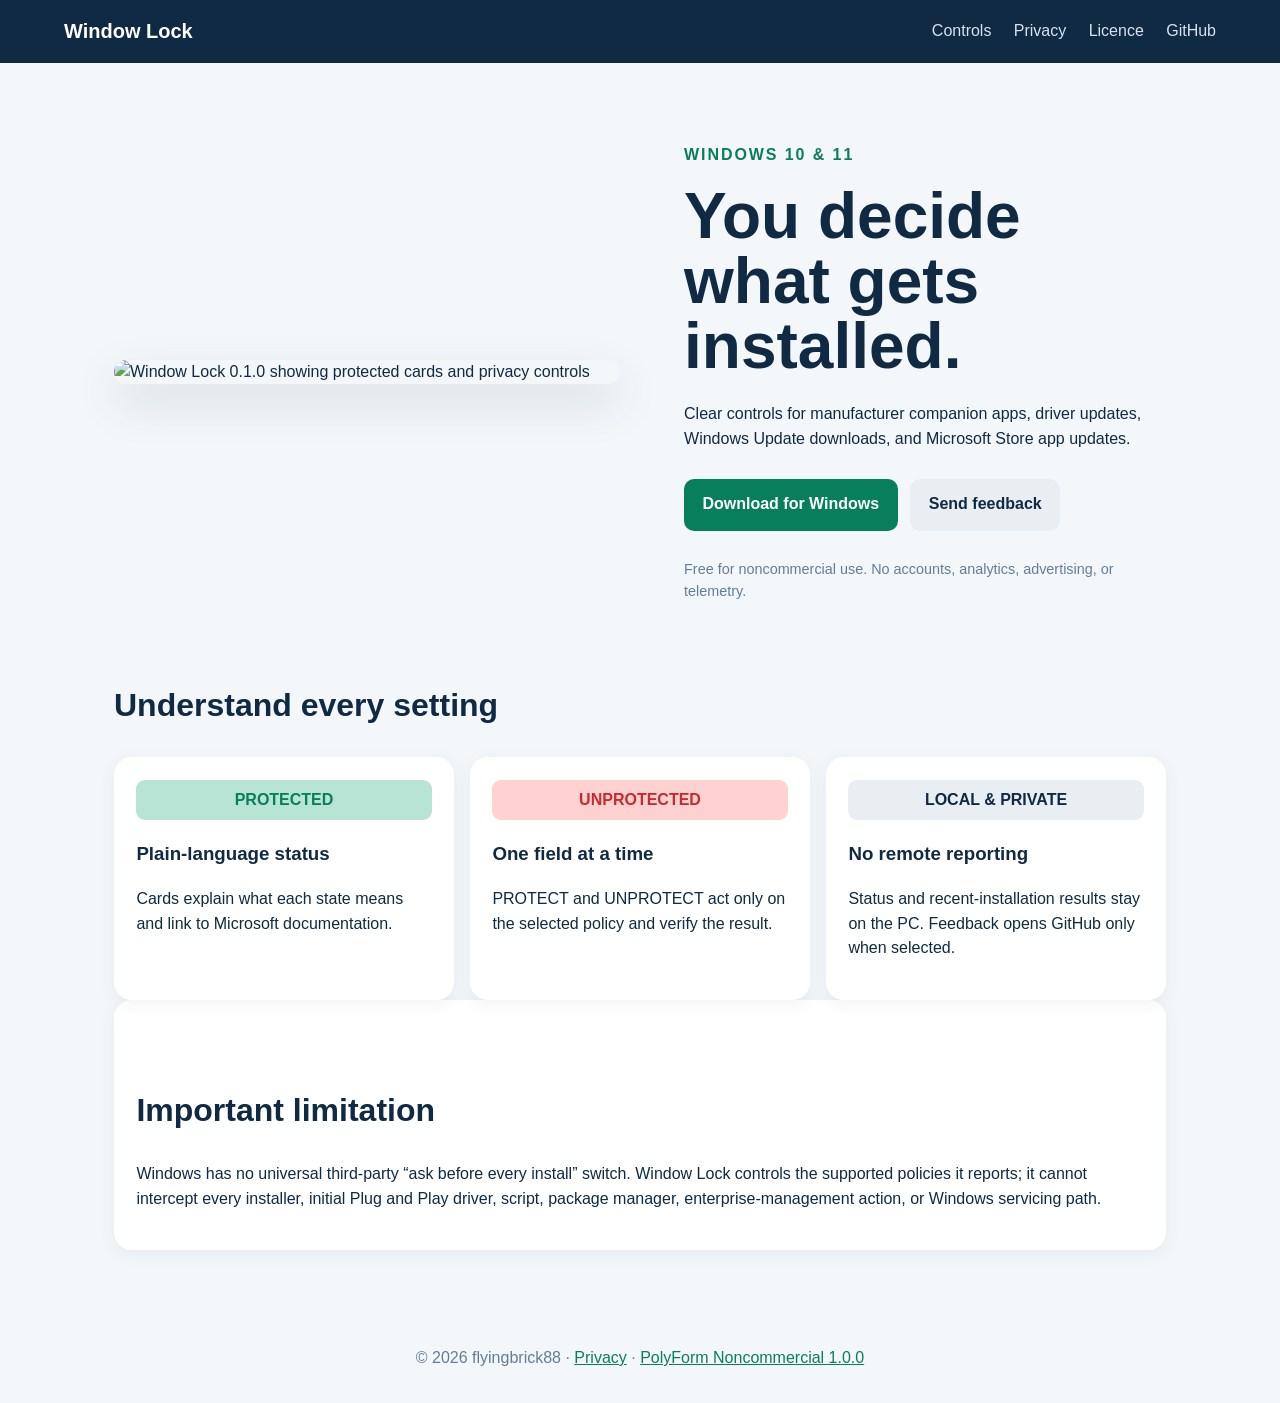
==== docs/site/index.html @ ad9d9b58 "Initial Window Lock 0.1.0 release" ====
<!doctype html>
<html lang="en">
<head>
  <meta charset="utf-8"><meta name="viewport" content="width=device-width,initial-scale=1">
  <meta name="description" content="Window Lock gives Windows 10 and 11 users clear privacy and update policy controls.">
  <title>Window Lock — Windows privacy &amp; update control</title>
  <link rel="stylesheet" href="styles.css">
</head>
<body>
  <header><nav><a class="brand" href="./">Window Lock</a><a href="#controls">Controls</a><a href="privacy.html">Privacy</a><a href="license.html">Licence</a><a href="https://github.com/flyingbrick88/window-lock-privacy">GitHub</a></nav></header>
  <main>
    <section class="hero"><img src="https://raw.githubusercontent.com/flyingbrick88/window-lock-privacy/main/docs/images/window-lock-gui-preview.png" alt="Window Lock 0.1.0 showing protected cards and privacy controls"><div><p class="eyebrow">WINDOWS 10 &amp; 11</p><h1>You decide what gets installed.</h1><p>Clear controls for manufacturer companion apps, driver updates, Windows Update downloads, and Microsoft Store app updates.</p><div class="actions"><a class="primary" href="https://github.com/flyingbrick88/window-lock-privacy/releases/latest">Download for Windows</a><a class="secondary" href="https://github.com/flyingbrick88/window-lock-privacy/issues/new/choose">Send feedback</a></div><p class="small">Free for noncommercial use. No accounts, analytics, advertising, or telemetry.</p></div></section>
    <section id="controls"><h2>Understand every setting</h2><div class="cards"><article><b class="protected">PROTECTED</b><h3>Plain-language status</h3><p>Cards explain what each state means and link to Microsoft documentation.</p></article><article><b class="unprotected">UNPROTECTED</b><h3>One field at a time</h3><p>PROTECT and UNPROTECT act only on the selected policy and verify the result.</p></article><article><b class="neutral">LOCAL &amp; PRIVATE</b><h3>No remote reporting</h3><p>Status and recent-installation results stay on the PC. Feedback opens GitHub only when selected.</p></article></div></section>
    <section class="notice"><h2>Important limitation</h2><p>Windows has no universal third-party “ask before every install” switch. Window Lock controls the supported policies it reports; it cannot intercept every installer, initial Plug and Play driver, script, package manager, enterprise-management action, or Windows servicing path.</p></section>
  </main>
  <footer>© 2026 flyingbrick88 · <a href="privacy.html">Privacy</a> · <a href="license.html">PolyForm Noncommercial 1.0.0</a></footer>
</body></html>
---- docs/site/styles.css ----
:root{font-family:"Segoe UI Variable",Segoe UI,sans-serif;color:#102a43;background:#f4f7fa;line-height:1.55}*{box-sizing:border-box}body{margin:0}a{color:#087f5b}header{background:#102a43;padding:1rem 5vw}nav{max-width:1180px;margin:auto;display:flex;gap:1.4rem;align-items:center}nav a{color:#d9e2ec;text-decoration:none}.brand{font-size:1.25rem;font-weight:750;margin-right:auto;color:white}main{max-width:1180px;margin:auto;padding:4rem 5vw}.hero{display:grid;grid-template-columns:1.05fr 1fr;gap:4rem;align-items:center}.hero img{width:100%;border-radius:20px;box-shadow:0 18px 45px #102a4325}.eyebrow{color:#087f5b;font-weight:800;letter-spacing:.12em}h1{font-size:clamp(2.5rem,5vw,4.8rem);line-height:1.02;margin:.4rem 0 1.4rem}h2{font-size:2rem;margin-top:4rem}.actions{display:flex;gap:.8rem;flex-wrap:wrap;margin:1.7rem 0}.actions a{padding:.85rem 1.15rem;border-radius:10px;text-decoration:none;font-weight:700}.primary{background:#087f5b;color:white}.secondary{background:#e9eef3;color:#102a43}.small{font-size:.9rem;color:#627d98}.cards{display:grid;grid-template-columns:repeat(3,1fr);gap:1rem}.cards article,.notice{background:white;border-radius:18px;padding:1.4rem;box-shadow:0 4px 18px #102a4310}.cards b{display:block;border-radius:9px;padding:.5rem;text-align:center}.protected{background:#b7e4d5;color:#087f5b}.unprotected{background:#ffd1d1;color:#c92a2a}.neutral{background:#e9eef3}footer{text-align:center;padding:2rem;color:#627d98}@media(max-width:800px){.hero,.cards{grid-template-columns:1fr}.hero{gap:2rem}nav a:not(.brand){display:none}main{padding-top:2rem}}
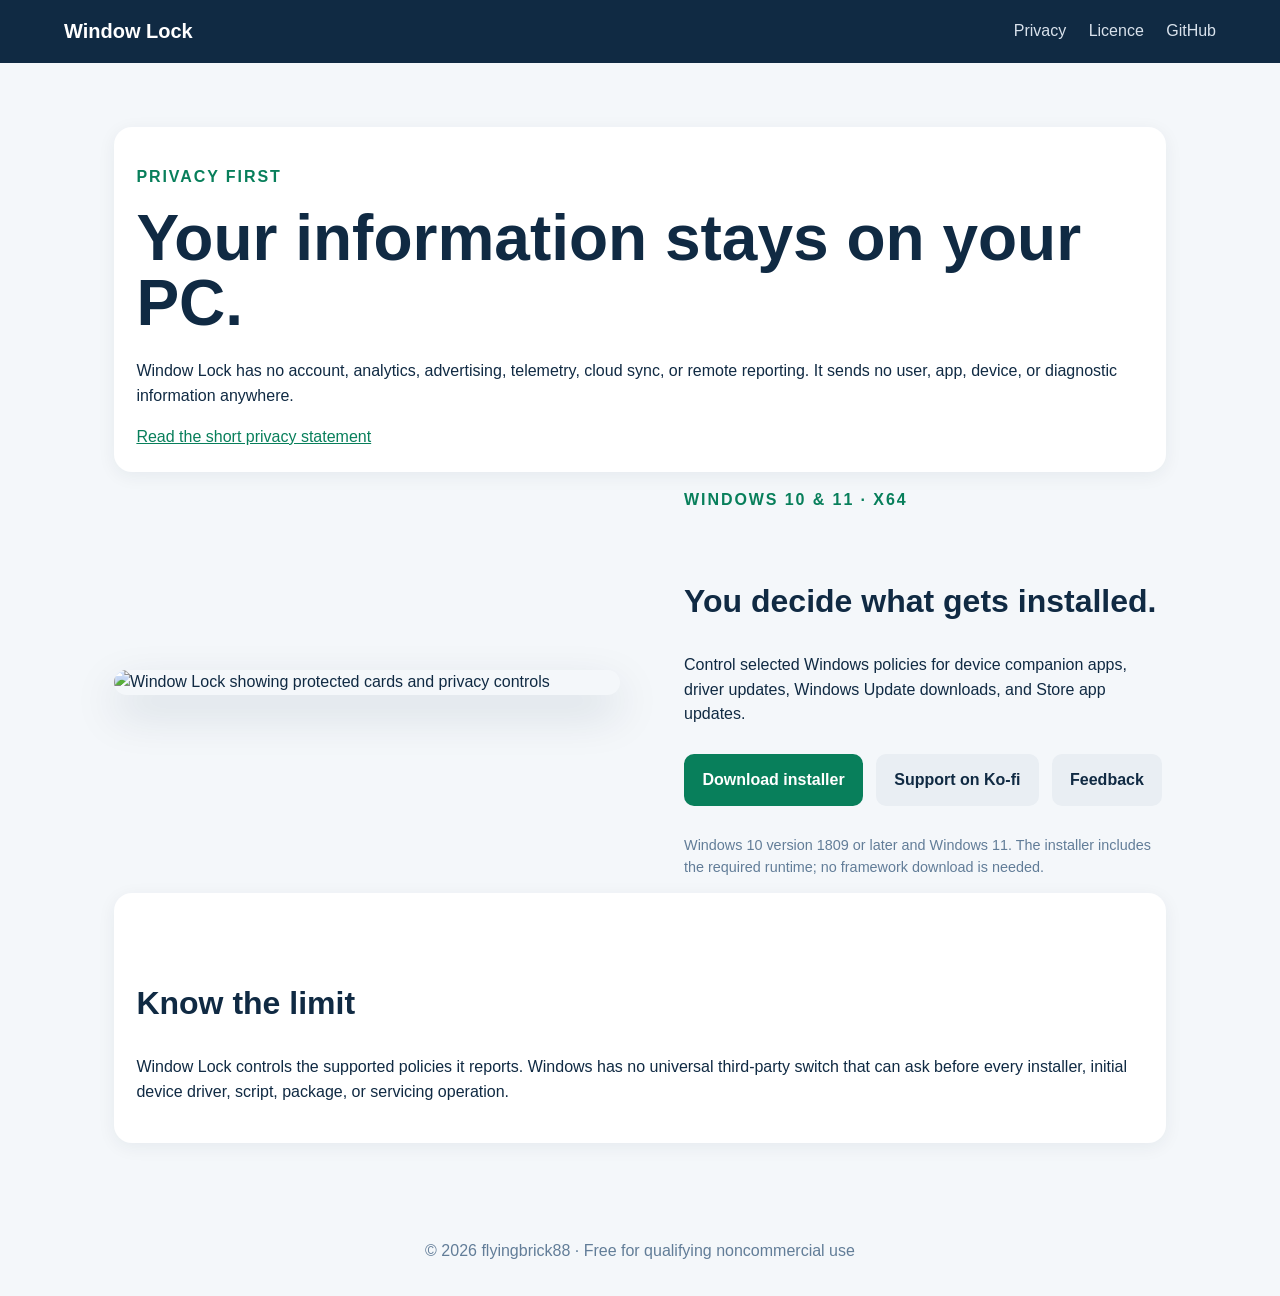
==== commit c57fdba9: "Add Ko-fi support and compatibility guidance" ====
--- a/docs/site/index.html
+++ b/docs/site/index.html
@@ -1,17 +1,26 @@
 <!doctype html>
 <html lang="en">
 <head>
-  <meta charset="utf-8"><meta name="viewport" content="width=device-width,initial-scale=1">
-  <meta name="description" content="Window Lock gives Windows 10 and 11 users clear privacy and update policy controls.">
+  <meta charset="utf-8">
+  <meta name="viewport" content="width=device-width,initial-scale=1">
+  <meta name="description" content="Window Lock gives Windows 10 and 11 users clear privacy and update controls.">
   <title>Window Lock — Windows privacy &amp; update control</title>
   <link rel="stylesheet" href="styles.css">
 </head>
 <body>
-  <header><nav><a class="brand" href="./">Window Lock</a><a href="#controls">Controls</a><a href="privacy.html">Privacy</a><a href="license.html">Licence</a><a href="https://github.com/flyingbrick88/window-lock-privacy">GitHub</a></nav></header>
+  <header><nav><a class="brand" href="./">Window Lock</a><a href="privacy.html">Privacy</a><a href="license.html">Licence</a><a href="https://github.com/flyingbrick88/window-lock-privacy">GitHub</a></nav></header>
   <main>
-    <section class="hero"><img src="https://raw.githubusercontent.com/flyingbrick88/window-lock-privacy/main/docs/images/window-lock-gui-preview.png" alt="Window Lock 0.1.0 showing protected cards and privacy controls"><div><p class="eyebrow">WINDOWS 10 &amp; 11</p><h1>You decide what gets installed.</h1><p>Clear controls for manufacturer companion apps, driver updates, Windows Update downloads, and Microsoft Store app updates.</p><div class="actions"><a class="primary" href="https://github.com/flyingbrick88/window-lock-privacy/releases/latest">Download for Windows</a><a class="secondary" href="https://github.com/flyingbrick88/window-lock-privacy/issues/new/choose">Send feedback</a></div><p class="small">Free for noncommercial use. No accounts, analytics, advertising, or telemetry.</p></div></section>
-    <section id="controls"><h2>Understand every setting</h2><div class="cards"><article><b class="protected">PROTECTED</b><h3>Plain-language status</h3><p>Cards explain what each state means and link to Microsoft documentation.</p></article><article><b class="unprotected">UNPROTECTED</b><h3>One field at a time</h3><p>PROTECT and UNPROTECT act only on the selected policy and verify the result.</p></article><article><b class="neutral">LOCAL &amp; PRIVATE</b><h3>No remote reporting</h3><p>Status and recent-installation results stay on the PC. Feedback opens GitHub only when selected.</p></article></div></section>
-    <section class="notice"><h2>Important limitation</h2><p>Windows has no universal third-party “ask before every install” switch. Window Lock controls the supported policies it reports; it cannot intercept every installer, initial Plug and Play driver, script, package manager, enterprise-management action, or Windows servicing path.</p></section>
+    <section class="notice privacy-first">
+      <p class="eyebrow">PRIVACY FIRST</p>
+      <h1>Your information stays on your PC.</h1>
+      <p>Window Lock has no account, analytics, advertising, telemetry, cloud sync, or remote reporting. It sends no user, app, device, or diagnostic information anywhere.</p>
+      <a href="privacy.html">Read the short privacy statement</a>
+    </section>
+    <section class="hero">
+      <img src="https://raw.githubusercontent.com/flyingbrick88/window-lock-privacy/main/docs/images/window-lock-gui-preview.png" alt="Window Lock showing protected cards and privacy controls">
+      <div><p class="eyebrow">WINDOWS 10 &amp; 11 · X64</p><h2>You decide what gets installed.</h2><p>Control selected Windows policies for device companion apps, driver updates, Windows Update downloads, and Store app updates.</p><div class="actions"><a class="primary" href="https://github.com/flyingbrick88/window-lock-privacy/releases">Download installer</a><a class="secondary" href="https://ko-fi.com/flyingbrick88">Support on Ko-fi</a><a class="secondary" href="https://github.com/flyingbrick88/window-lock-privacy/issues/new/choose">Feedback</a></div><p class="small">Windows 10 version 1809 or later and Windows 11. The installer includes the required runtime; no framework download is needed.</p></div>
+    </section>
+    <section class="notice"><h2>Know the limit</h2><p>Window Lock controls the supported policies it reports. Windows has no universal third-party switch that can ask before every installer, initial device driver, script, package, or servicing operation.</p></section>
   </main>
-  <footer>© 2026 flyingbrick88 · <a href="privacy.html">Privacy</a> · <a href="license.html">PolyForm Noncommercial 1.0.0</a></footer>
+  <footer>© 2026 flyingbrick88 · Free for qualifying noncommercial use</footer>
 </body></html>
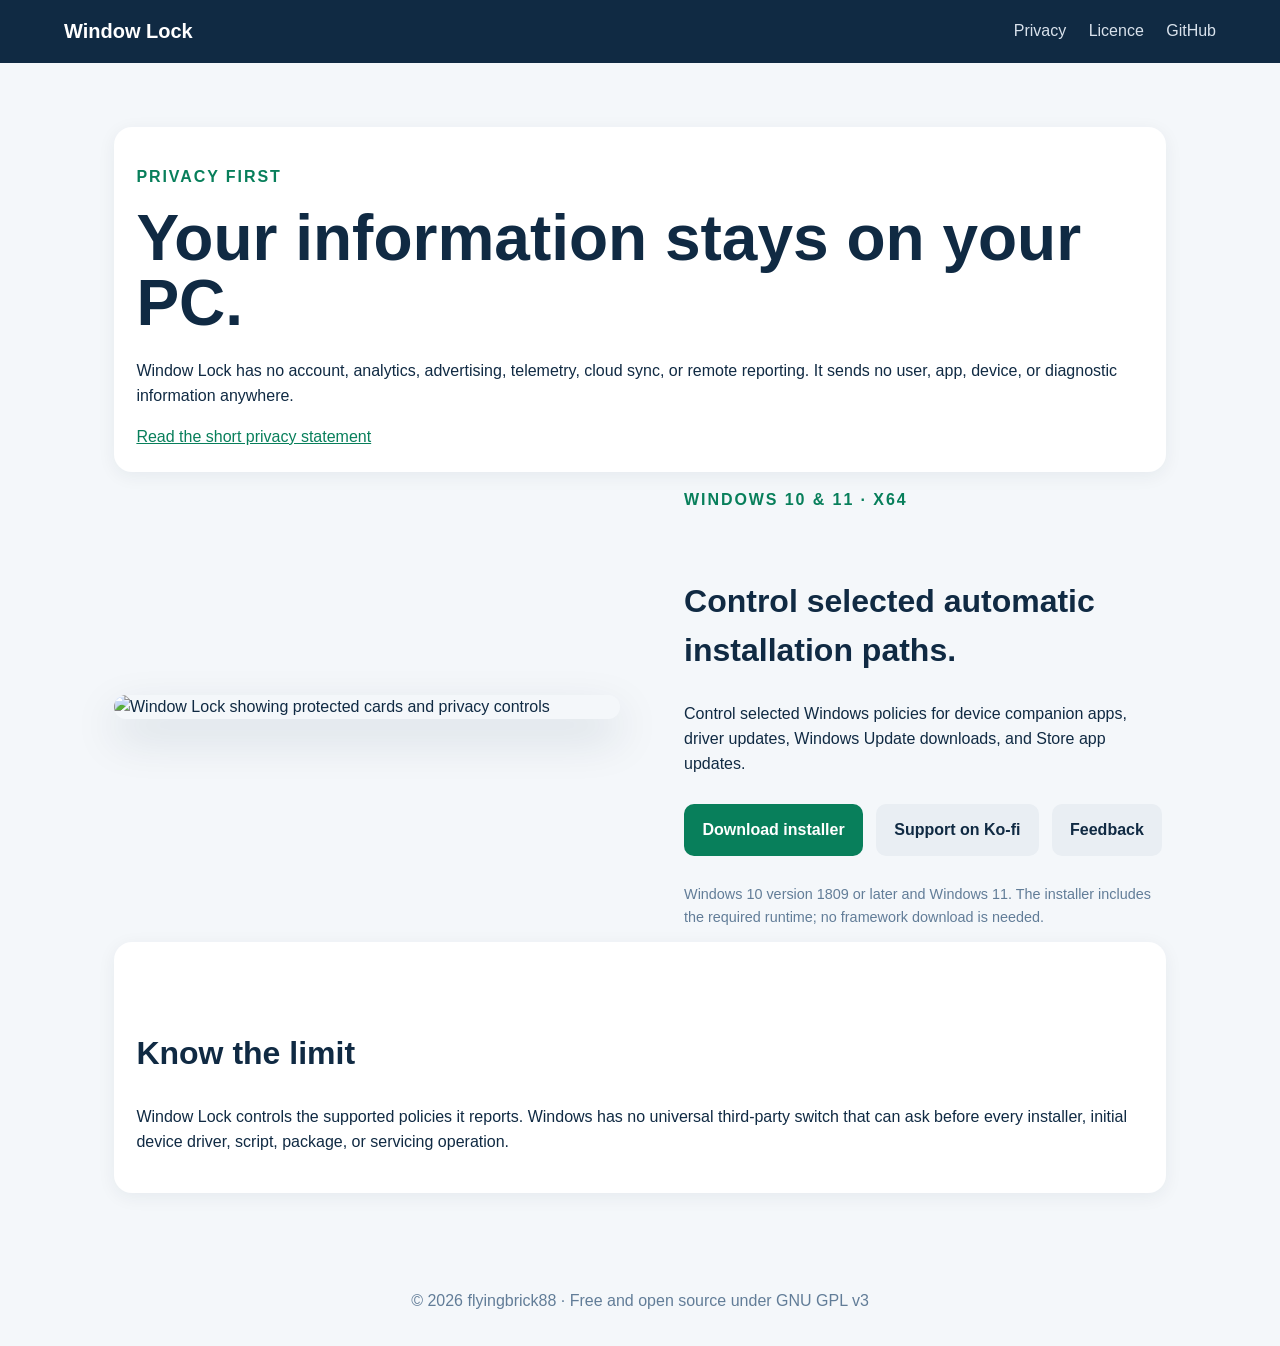
==== commit 490fd366: "Prepare GPL 0.2.0 SignPath release" ====
--- a/docs/site/index.html
+++ b/docs/site/index.html
@@ -18,9 +18,9 @@
     </section>
     <section class="hero">
       <img src="https://raw.githubusercontent.com/flyingbrick88/window-lock-privacy/main/docs/images/window-lock-gui-preview.png" alt="Window Lock showing protected cards and privacy controls">
-      <div><p class="eyebrow">WINDOWS 10 &amp; 11 · X64</p><h2>You decide what gets installed.</h2><p>Control selected Windows policies for device companion apps, driver updates, Windows Update downloads, and Store app updates.</p><div class="actions"><a class="primary" href="https://github.com/flyingbrick88/window-lock-privacy/releases">Download installer</a><a class="secondary" href="https://ko-fi.com/flyingbrick88">Support on Ko-fi</a><a class="secondary" href="https://github.com/flyingbrick88/window-lock-privacy/issues/new/choose">Feedback</a></div><p class="small">Windows 10 version 1809 or later and Windows 11. The installer includes the required runtime; no framework download is needed.</p></div>
+      <div><p class="eyebrow">WINDOWS 10 &amp; 11 · X64</p><h2>Control selected automatic installation paths.</h2><p>Control selected Windows policies for device companion apps, driver updates, Windows Update downloads, and Store app updates.</p><div class="actions"><a class="primary" href="https://github.com/flyingbrick88/window-lock-privacy/releases">Download installer</a><a class="secondary" href="https://ko-fi.com/flyingbrick88">Support on Ko-fi</a><a class="secondary" href="https://github.com/flyingbrick88/window-lock-privacy/issues/new/choose">Feedback</a></div><p class="small">Windows 10 version 1809 or later and Windows 11. The installer includes the required runtime; no framework download is needed.</p></div>
     </section>
     <section class="notice"><h2>Know the limit</h2><p>Window Lock controls the supported policies it reports. Windows has no universal third-party switch that can ask before every installer, initial device driver, script, package, or servicing operation.</p></section>
   </main>
-  <footer>© 2026 flyingbrick88 · Free for qualifying noncommercial use</footer>
+  <footer>© 2026 flyingbrick88 · Free and open source under GNU GPL v3</footer>
 </body></html>
